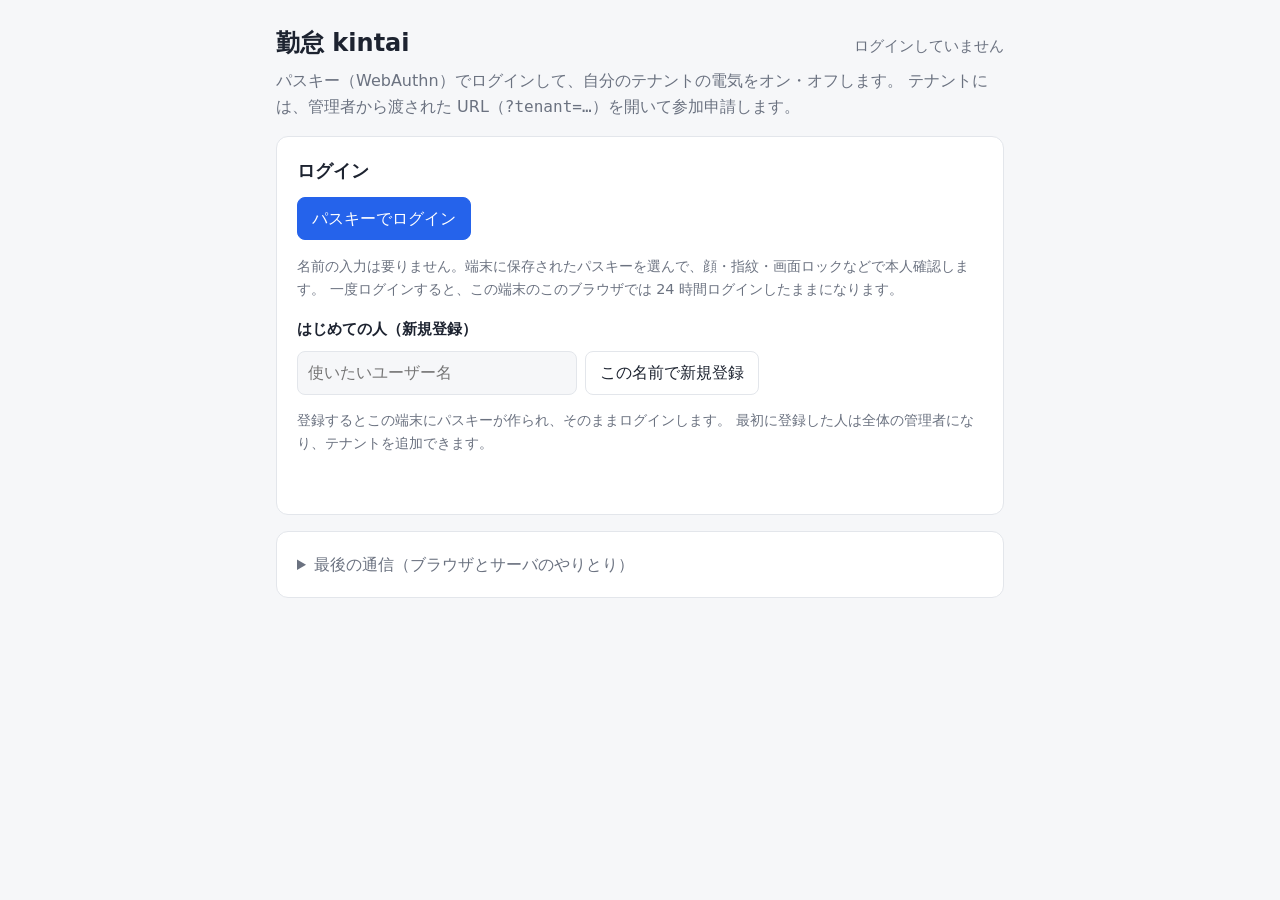
==== cpp/html/index.html @ 3fcc171f "QR で打刻する勤怠の MVP（junban_cpp が土台、Python と C++ の両方） - API /api/kintai/v0/: status, punch, month, reques" ====
<!DOCTYPE html>
<html lang="ja">
<head>
<meta charset="utf-8">
<meta name="viewport" content="width=device-width, initial-scale=1">
<title>勤怠 kintai（ログイン）</title>
<style>
  :root {
    --bg: #f6f7f9; --card: #ffffff; --fg: #1d2330; --muted: #6b7280; --line: #e3e6eb;
    --accent: #2563eb; --accent-fg: #ffffff; --danger: #dc2626; --ok: #15803d;
    --bulb-off: #cbd2dc; --glow: #facc15; --code: #f1f3f6;
  }
  @media (prefers-color-scheme: dark) {
    :root {
      --bg: #12151b; --card: #1b2028; --fg: #e6e9ef; --muted: #9aa3b2; --line: #2c333e;
      --accent: #5b8cff; --accent-fg: #0b1020; --danger: #f87171; --ok: #4ade80;
      --bulb-off: #3a4250; --glow: #fde047; --code: #232a35;
    }
  }
  * { box-sizing: border-box; }
  body {
    margin: 0; background: var(--bg); color: var(--fg);
    font-family: system-ui, -apple-system, "Segoe UI", "Hiragino Sans", "Noto Sans JP", sans-serif;
    line-height: 1.6;
  }
  main { max-width: 760px; margin: 0 auto; padding: 24px 16px 64px; }
  header { display: flex; justify-content: space-between; align-items: baseline; gap: 12px; flex-wrap: wrap; }
  h1 { font-size: 1.5rem; margin: 0; }
  h1 a { color: inherit; text-decoration: none; }
  h2 { font-size: 1.1rem; margin: 0 0 12px; }
  h3 { font-size: .95rem; margin: 16px 0 4px; font-weight: 600; }
  .who { color: var(--muted); font-size: .95rem; }
  .who b { color: var(--fg); }
  .card { background: var(--card); border: 1px solid var(--line); border-radius: 12px; padding: 20px; margin-top: 16px; }
  .card.pending { border-color: var(--glow); }
  .lead { color: var(--muted); margin: 6px 0 0; }
  button {
    font: inherit; border: 1px solid var(--line); background: var(--card); color: var(--fg);
    padding: 8px 14px; border-radius: 8px; cursor: pointer;
  }
  button.primary { background: var(--accent); border-color: var(--accent); color: var(--accent-fg); }
  button.danger { color: var(--danger); }
  button:disabled { opacity: .45; cursor: not-allowed; }
  input[type=text] {
    font: inherit; padding: 8px 10px; border-radius: 8px; border: 1px solid var(--line);
    background: var(--bg); color: var(--fg); width: 100%; max-width: 280px;
  }
  .row { display: flex; gap: 8px; flex-wrap: wrap; align-items: center; margin-top: 10px; }
  .msg { min-height: 1.6em; margin-top: 10px; font-size: .95rem; }
  .msg.err { color: var(--danger); }
  .msg.ok { color: var(--ok); }
  a { color: var(--accent); }

  /* 電気 */
  .light { display: flex; align-items: center; gap: 24px; flex-wrap: wrap; }
  .bulb {
    width: 96px; height: 96px; border-radius: 50%; background: var(--bulb-off);
    transition: background .3s, box-shadow .3s; flex: none;
  }
  .bulb.on { background: var(--glow); box-shadow: 0 0 40px 12px color-mix(in srgb, var(--glow) 55%, transparent); }
  .state { font-size: 1.3rem; font-weight: 700; }
  .toggle {
    position: relative; width: 72px; height: 40px; border-radius: 20px; padding: 0;
    background: var(--bulb-off); border: none;
  }
  .toggle::after {
    content: ""; position: absolute; top: 4px; left: 4px; width: 32px; height: 32px;
    border-radius: 50%; background: #fff; transition: left .2s;
  }
  .toggle.on { background: var(--accent); }
  .toggle.on::after { left: 36px; }

  /* 一覧 */
  .item { display: flex; justify-content: space-between; align-items: center; gap: 8px;
          flex-wrap: wrap; padding: 8px 0; border-top: 1px solid var(--line); }
  .item:first-child { border-top: none; }
  .item .meta { font-size: .85rem; color: var(--muted); word-break: break-all; }
  .item .row { margin-top: 0; }
  .badge { display: inline-block; font-size: .75rem; padding: 1px 8px; border-radius: 999px;
           margin-left: 6px; border: 1px solid var(--line); color: var(--muted); }
  .badge.pending { border-color: var(--glow); color: var(--fg); }
  .badge.me { border-color: var(--accent); color: var(--accent); }
  .badge.admin { border-color: var(--ok); color: var(--ok); }
  .dot { display: inline-block; width: 10px; height: 10px; border-radius: 50%;
         background: var(--bulb-off); margin-right: 6px; vertical-align: middle; }
  .dot.on { background: var(--glow); }

  table { width: 100%; border-collapse: collapse; font-size: .85rem; }
  th, td { text-align: left; padding: 6px 8px; border-top: 1px solid var(--line); vertical-align: top; }
  th { color: var(--muted); font-weight: 600; white-space: nowrap; width: 9.5em; }
  td code { word-break: break-all; }
  .key { border: 1px solid var(--line); border-radius: 10px; padding: 10px 12px; margin-top: 12px; overflow-x: auto; }
  .key-head { display: flex; justify-content: space-between; align-items: center; gap: 8px; }
  code, pre { font-family: ui-monospace, "Cascadia Mono", Consolas, monospace; }
  pre {
    background: var(--code); padding: 12px; border-radius: 8px; overflow: auto;
    font-size: .8rem; max-height: 360px; margin: 8px 0 0;
  }
  details summary { cursor: pointer; color: var(--muted); }
  .note { font-size: .9rem; color: var(--muted); }
  .hidden { display: none !important; }
  .qr-box { display: flex; gap: 16px; align-items: center; flex-wrap: wrap;
            padding: 8px 0 12px; }
  .qr-box svg { flex: none; border-radius: 8px; }
  .qr-box .meta { font-size: .85rem; color: var(--muted); word-break: break-all; max-width: 420px; }
</style>
</head>
<body>
<main>
  <header>
    <h1><a href="index.html">勤怠 kintai</a></h1>
    <div class="who" id="who">ログインしていません</div>
  </header>
  <p class="lead">
    パスキー（WebAuthn）でログインして、自分のテナントの電気をオン・オフします。
    テナントには、管理者から渡された URL（<code>?tenant=…</code>）を開いて参加申請します。
  </p>

  <!-- URL でテナントを指定したとき -->
  <section class="card hidden" id="tenantCard">
    <h2 id="tenantName">テナント</h2>
    <div id="tenantBody"></div>
    <div class="msg" id="msgTenant"></div>
  </section>

  <section class="card hidden" id="tenantMembersCard">
    <h2>テナントのメンバー</h2>
    <p class="note">
      このテナントの管理者は、参加申請を「管理者」か「一般」として承認したり、却下・外したりできます。
    </p>
    <div id="tenantMembers"></div>
    <div class="msg" id="msgMembers"></div>
    <div class="hidden" id="tenantInviteBox">
      <h3 class="note">メンバーを招待</h3>
      <p class="note">この QR コードか URL を渡してください。開いた人がログインして参加申請すると、ここに出てきます。</p>
      <div id="tenantInvite"></div>
    </div>
  </section>

  <section class="card" id="loggedOut">
    <h2>ログイン</h2>
    <div class="row">
      <button class="primary" id="btnLogin">パスキーでログイン</button>
    </div>
    <p class="note">名前の入力は要りません。端末に保存されたパスキーを選んで、顔・指紋・画面ロックなどで本人確認します。
      一度ログインすると、この端末のこのブラウザでは 24 時間ログインしたままになります。</p>
    <h3>はじめての人（新規登録）</h3>
    <div class="row">
      <input type="text" id="user" placeholder="使いたいユーザー名" autocomplete="username" maxlength="64">
      <button id="btnSignup">この名前で新規登録</button>
    </div>
    <p class="note">登録するとこの端末にパスキーが作られ、そのままログインします。
      最初に登録した人は全体の管理者になり、テナントを追加できます。</p>
    <div class="msg" id="msgOut"></div>
  </section>

  <section class="card hidden" id="tenantsCard">
    <h2 id="tenantsTitle">あなたのテナント</h2>
    <div id="tenants"></div>
    <div class="hidden" id="addTenant">
      <div class="row">
        <input type="text" id="tenantNew" placeholder="テナント名" maxlength="64">
        <button id="btnAddTenant">テナントを追加</button>
      </div>
      <p class="note">追加すると URL ができます。その URL をテナントの人に渡してください。
        最初に参加申請した人が、そのテナントの管理者になります。</p>
    </div>
    <div class="msg" id="msgTenants"></div>
  </section>

  <!-- 一般のアカウント: 全体の管理者に申請する -->
  <section class="card hidden" id="adminRequestCard">
    <h2>全体の管理者</h2>
    <div id="adminRequestBody"></div>
    <div class="msg" id="msgAdminRequest"></div>
  </section>

  <!-- 全体の管理者: 申請の承認、管理者の一覧、アカウントの削除 -->
  <section class="card hidden" id="accountsCard">
    <h2>全体の管理者の仕事</h2>
    <p class="note">全体の管理者は、テナントの追加・削除、全体の管理者への申請の承認、アカウントの削除ができます。</p>
    <h3 class="note">全体の管理者への申請</h3>
    <div id="adminRequests"></div>
    <h3 class="note">いまの全体の管理者</h3>
    <div id="admins"></div>
    <h3 class="note">アカウントを探して削除</h3>
    <div class="row">
      <input type="text" id="accountSearch" placeholder="ユーザー名（一部でも可）" maxlength="64">
    </div>
    <div id="accounts"></div>
    <div class="msg" id="msgAccounts"></div>
  </section>

  <section class="card hidden" id="loggedIn">
    <h2>サーバが保存しているもの</h2>
    <p class="note">
      パスキー 1 つにつき、公開鍵とその付帯情報だけを保存しています。
      顔や指紋のデータ、秘密鍵、パスワードは端末から出てこないので、ここにはありません。
    </p>
    <div id="keys"></div>
    <div class="row">
      <button id="btnAdd">この端末のパスキーを追加</button>
      <button id="btnLogout">ログアウト</button>
    </div>
    <div class="msg" id="msgIn"></div>
  </section>

  <section class="card">
    <details>
      <summary>最後の通信（ブラウザとサーバのやりとり）</summary>
      <pre id="log">まだありません</pre>
    </details>
  </section>
</main>

<script src="qr.js"></script>
<script>
"use strict";

const TOKEN_KEY = "access_token";
let token = "";
// localStorage に置く（タブを閉じたり QR コードから開き直してもログインしたまま。サーバ側のセッションは 24 時間）
try { token = localStorage.getItem(TOKEN_KEY) || ""; } catch (e) {}

// ?tenant=<guid> で開いたときのテナント
const TENANT = new URLSearchParams(location.search).get("tenant") || "";

const $ = (id) => document.getElementById(id);
const ROLE_LABEL = { admin: "管理者", member: "一般" };

// ---------- base64url <-> ArrayBuffer ----------
function b64uToBuf(s) {
  s = s.replace(/-/g, "+").replace(/_/g, "/");
  while (s.length % 4) s += "=";
  const bin = atob(s);
  const b = new Uint8Array(bin.length);
  for (let i = 0; i < bin.length; i++) b[i] = bin.charCodeAt(i);
  return b.buffer;
}
function bufToB64u(buf) {
  const b = new Uint8Array(buf);
  let s = "";
  for (let i = 0; i < b.length; i++) s += String.fromCharCode(b[i]);
  return btoa(s).replace(/\+/g, "-").replace(/\//g, "_").replace(/=+$/, "");
}

// サーバの options（JSON）を navigator.credentials に渡せる形にする
function toCreateOptions(pk) {
  if (window.PublicKeyCredential && PublicKeyCredential.parseCreationOptionsFromJSON) {
    return PublicKeyCredential.parseCreationOptionsFromJSON(pk);
  }
  const o = structuredClone(pk);
  o.challenge = b64uToBuf(pk.challenge);
  o.user.id = b64uToBuf(pk.user.id);
  o.excludeCredentials = (pk.excludeCredentials || []).map(c => ({ ...c, id: b64uToBuf(c.id) }));
  return o;
}
function toGetOptions(pk) {
  if (window.PublicKeyCredential && PublicKeyCredential.parseRequestOptionsFromJSON) {
    return PublicKeyCredential.parseRequestOptionsFromJSON(pk);
  }
  const o = structuredClone(pk);
  o.challenge = b64uToBuf(pk.challenge);
  o.allowCredentials = (pk.allowCredentials || []).map(c => ({ ...c, id: b64uToBuf(c.id) }));
  return o;
}

// 認証器の応答をサーバに送る JSON（PublicKeyCredential.toJSON() と同じ形）にする
function credToJSON(cred) {
  const r = cred.response;
  const out = {
    id: cred.id,
    rawId: bufToB64u(cred.rawId),
    type: cred.type,
    authenticatorAttachment: cred.authenticatorAttachment || null,
    clientExtensionResults: cred.getClientExtensionResults ? cred.getClientExtensionResults() : {},
    response: { clientDataJSON: bufToB64u(r.clientDataJSON) },
  };
  if (r.attestationObject) {
    out.response.attestationObject = bufToB64u(r.attestationObject);
    out.response.transports = r.getTransports ? r.getTransports() : [];
  } else {
    out.response.authenticatorData = bufToB64u(r.authenticatorData);
    out.response.signature = bufToB64u(r.signature);
    out.response.userHandle = r.userHandle ? bufToB64u(r.userHandle) : null;
  }
  return out;
}

// ---------- API ----------
const logLines = [];
function log(title, obj) {
  logLines.push("// " + title + "\n" + JSON.stringify(obj, null, 2));
  while (logLines.length > 4) logLines.shift();
  $("log").textContent = logLines.join("\n\n");
}

// quiet: 定期確認のときは通信ログに出さない
async function api(path, body, quiet) {
  const h = { "Content-Type": "application/json" };
  if (token) h.Authorization = "Bearer " + token;
  const res = await fetch(path, { method: "POST", headers: h, body: JSON.stringify(body || {}) });
  const j = await res.json();
  if (!quiet) {
    log("→ " + path, body || {});
    log("← " + path, j);
  }
  return j;
}

function setToken(t) {
  token = t || "";
  try {
    if (token) localStorage.setItem(TOKEN_KEY, token);
    else localStorage.removeItem(TOKEN_KEY);
  } catch (e) {}
}

function showMsg(id, text, kind) {
  const el = $(id);
  el.textContent = text || "";
  el.className = "msg" + (kind ? " " + kind : "");
}

function el(tag, attrs, ...children) {
  const e = document.createElement(tag);
  for (const [k, v] of Object.entries(attrs || {})) {
    if (k === "class") e.className = v;
    else if (k === "onclick") e.onclick = v;
    else if (k === "text") e.textContent = v;
    else e.setAttribute(k, v);
  }
  for (const c of children) if (c != null) e.append(c);
  return e;
}

function badge(text, cls) {
  return el("span", { class: "badge" + (cls ? " " + cls : ""), text });
}

function utcToLocal(s) {
  if (!s) return "";
  const d = new Date(s.replace(" ", "T") + "Z");
  return isNaN(d) ? s : d.toLocaleString();
}

function tenantUrl(guid) {
  return location.origin + location.pathname + "?tenant=" + guid;
}

// WebAuthn のエラーを人が読める文に
function webauthnError(e) {
  if (!e) return "失敗しました";
  if (e.name === "NotAllowedError") return "キャンセルされたか、時間切れになりました";
  if (e.name === "InvalidStateError") return "このパスキーはもう登録されています";
  if (e.name === "SecurityError") return "このページのドメインではパスキーを使えません（https か localhost が必要です）";
  return e.message || String(e);
}

function supported() {
  return window.isSecureContext && window.PublicKeyCredential && navigator.credentials;
}

// ---------- 登録 / ログイン ----------
async function register(mode) {
  const msgId = mode === "add" ? "msgIn" : "msgOut";
  if (!supported()) return showMsg(msgId, "このブラウザ（またはこの URL）ではパスキーを使えません", "err");
  const body = mode === "add" ? {} : { user: $("user").value.trim() };
  if (mode !== "add") setToken("");
  const o = await api("/api/passkey/v0/register_options", body);
  if (o.status !== "success") return showMsg(msgId, "登録できません: " + o.message, "err");
  let cred;
  try {
    showMsg(msgId, "端末の指示に従ってください…");
    cred = await navigator.credentials.create({ publicKey: toCreateOptions(o.publicKey) });
  } catch (e) {
    return showMsg(msgId, webauthnError(e), "err");
  }
  const payload = credToJSON(cred);
  payload.name = deviceName();
  const r = await api("/api/passkey/v0/register_verify", payload);
  if (r.status !== "success") return showMsg(msgId, "サーバが受け付けませんでした: " + r.message, "err");
  if (r.access_token) setToken(r.access_token);
  showMsg("msgOut", "");
  await refreshAll();
  showMsg("msgIn", mode === "add" ? "パスキーを追加しました"
    : r.role === "admin" ? "登録してログインしました（最初のメンバーなので全体の管理者です）"
    : "登録してログインしました", "ok");
}

async function login() {
  if (!supported()) return showMsg("msgOut", "このブラウザ（またはこの URL）ではパスキーを使えません", "err");
  // 名前は聞かない。allowCredentials を空にして、端末に保存されたパスキーから選んでもらう
  setToken("");
  const o = await api("/api/passkey/v0/login_options", {});
  if (o.status !== "success") return showMsg("msgOut", "ログインできません: " + o.message, "err");
  let cred;
  try {
    showMsg("msgOut", "端末の指示に従ってください…");
    cred = await navigator.credentials.get({ publicKey: toGetOptions(o.publicKey) });
  } catch (e) {
    return showMsg("msgOut", webauthnError(e), "err");
  }
  const r = await api("/api/passkey/v0/login_verify", credToJSON(cred));
  if (r.status !== "success") return showMsg("msgOut", "ログインできませんでした: " + r.message, "err");
  setToken(r.access_token);
  showMsg("msgOut", "");
  await refreshAll();
  showMsg("msgIn", "ログインしました", "ok");
}

function deviceName() {
  const ua = navigator.userAgent;
  if (/iPhone/.test(ua)) return "iPhone";
  if (/iPad/.test(ua)) return "iPad";
  if (/Android/.test(ua)) return "Android";
  if (/Windows/.test(ua)) return "Windows";
  if (/Mac OS X/.test(ua)) return "Mac";
  if (/Linux/.test(ua)) return "Linux";
  return "passkey";
}

async function logout() {
  await api("/api/passkey/v0/logout", {});
  setToken("");
  await refreshAll();
}

// ---------- 画面の更新 ----------
let me = "";
let myRole = null;
let myAdminRequested = false;

async function refreshMe(quiet) {
  me = "";
  myRole = null;
  myAdminRequested = false;
  if (token) {
    const r = await api("/api/passkey/v0/me", {}, quiet);
    if (r.status === "success") {
      me = r.user;
      myRole = r.role;
      myAdminRequested = r.admin_requested;
    } else {
      setToken("");
    }
  }
  $("loggedOut").classList.toggle("hidden", !!me);
  $("loggedIn").classList.toggle("hidden", !me);
  $("tenantsCard").classList.toggle("hidden", !me);
  $("accountsCard").classList.toggle("hidden", myRole !== "admin");
  $("adminRequestCard").classList.toggle("hidden", !me || myRole === "admin");
  renderAdminRequestCard();
  $("addTenant").classList.toggle("hidden", myRole !== "admin");
  $("tenantsTitle").textContent = myRole === "admin" ? "テナント（全体の管理者には全部見えます）" : "あなたのテナント";
  $("who").innerHTML = "";
  if (me) {
    $("who").append(el("b", { text: me }), myRole === "admin" ? "（全体の管理者）でログイン中" : " でログイン中");
  } else {
    $("who").textContent = "ログインしていません";
  }
}

// 内容が変わったときだけ描き直す（定期確認でボタンがちらつかないように）
function render(box, key, build) {
  if (box.dataset.key === key) return;
  box.dataset.key = key;
  box.innerHTML = "";
  build();
}

async function refreshAll(quiet) {
  await refreshMe(quiet);
  const jobs = [refreshTenant(quiet)];
  if (me) jobs.push(refreshTenants(quiet), refreshKeys(quiet));
  if (myRole === "admin") jobs.push(refreshAccounts(quiet));
  await Promise.all(jobs);
}

// ---------- URL で開いたテナント ----------
let current = null;     // /api/tenant/v0/get の tenant

async function refreshTenant(quiet) {
  $("tenantCard").classList.toggle("hidden", !TENANT);
  if (!TENANT) {
    $("tenantMembersCard").classList.add("hidden");
    return;
  }
  const r = await api("/api/tenant/v0/get", { tenant: TENANT }, quiet);
  const body = $("tenantBody");
  if (r.status !== "success") {
    current = null;
    $("tenantName").textContent = "テナント";
    render(body, "error:" + r.message, () => body.append(el("p", { class: "msg err",
      text: r.message === "unknown tenant" ? "このテナントは見つかりません（削除されたか、URL が違います）"
        : "読み込めません: " + r.message })));
    $("tenantMembersCard").classList.add("hidden");
    return;
  }
  current = r.tenant;
  const t = current;
  $("tenantName").textContent = t.name;
  render(body, JSON.stringify([me, t]), () => {
    if (!me) {
      body.append(el("p", { class: "note", text: "ログイン（はじめての人は新規登録）すると、このテナントに参加申請できます。" }));
      return;
    }
    if (!t.my_status) {
      body.append(
        el("p", { class: "note", text: "このテナントのメンバーではありません。参加申請すると、テナントの管理者が承認します。" +
          "（管理者がまだいないテナントなら、申請した人がそのまま管理者になります）" }),
        el("div", { class: "row" }, el("button", { class: "primary", id: "btnJoin", text: "このテナントに参加申請", onclick: joinTenant })));
      return;
    }
    if (t.my_status === "pending") {
      $("tenantCard").classList.add("pending");
      body.append(
        el("p", { text: "承認待ちです。テナントの管理者が承認すると、このページを開いたままで電気を使えるようになります。" }),
        el("div", { class: "row" }, el("button", { text: "申請を取り下げる", onclick: leaveTenant })));
      return;
    }
    $("tenantCard").classList.remove("pending");
    // 店（テナント）のメンバーは勤怠の画面へ。管理者には扉に貼る打刻の QR も出す
    const q = "?tenant=" + encodeURIComponent(t.tenant);
    body.append(
      el("div", { class: "row" },
        el("a", { href: "clock.html" + q, text: "打刻する", style: "font-weight:700;font-size:1.1rem" }),
        el("a", { href: "month.html" + q, text: "勤務時間" }),
        el("a", { href: "requests.html" + q, text: "修正リクエスト" })),
      el("p", { class: "note", text: "あなたはこのお店の" + ROLE_LABEL[t.my_role] + " ・ メンバー " + t.member_count + " 人" }));
    if (t.my_role === "admin") {
      const clockUrl = new URL("clock.html" + q, location.href).href;
      body.append(el("h3", { text: "扉に貼る打刻の QR コード" }), qrPanel(clockUrl),
        el("p", { class: "note", text: "店員はこれを読んで出勤・退勤を押します（はじめての人は、先にこの画面で登録と参加申請を）。" }));
    }
    body.append(el("div", { class: "row" }, el("button", { text: "このテナントを抜ける", onclick: leaveTenant })));
  });
  $("tenantCard").classList.toggle("pending", !!me && t.my_status === "pending");
  const isMember = t.my_status === "approved";
  $("tenantMembersCard").classList.toggle("hidden", !isMember);
  if (isMember) await refreshTenantMembers(quiet);
}

async function refreshTenantMembers(quiet) {
  const r = await api("/api/tenant/v0/members", { tenant: TENANT }, quiet);
  const box = $("tenantMembers");
  if (r.status !== "success") return;
  const isAdmin = r.me.role === "admin";
  // 招待用の QR（テナントの管理者だけ）
  $("tenantInviteBox").classList.toggle("hidden", !isAdmin);
  const inv = $("tenantInvite");
  render(inv, isAdmin ? TENANT : "", () => {
    if (isAdmin) inv.append(qrPanel(tenantUrl(TENANT), () => copyUrl({ tenant: TENANT, name: current ? current.name : "" })));
  });
  render(box, JSON.stringify([isAdmin, r.member_list]), () => {
    // 承認待ちを上に
    const list = r.member_list.slice().sort((a, b) =>
      (a.status === "pending" ? 0 : 1) - (b.status === "pending" ? 0 : 1));
    for (const m of list) {
      const left = el("div", {}, el("b", { text: m.user }),
        m.user === me ? badge("自分", "me") : null,
        m.status === "pending" ? badge("承認待ち", "pending") : badge(ROLE_LABEL[m.role], m.role === "admin" ? "admin" : ""),
        el("div", { class: "meta", text: "申請 " + utcToLocal(m.created_at) + (m.approved_by && m.approved_by !== m.user
          ? " ・ " + m.approved_by + " が承認" : "") }));
      const btns = el("div", { class: "row" });
      if (isAdmin && m.status === "pending") {
        btns.append(
          el("button", { class: "primary", "data-role": "member", text: "一般として承認", onclick: () => approveMember(m.user, "member") }),
          el("button", { "data-role": "admin", text: "管理者として承認", onclick: () => approveMember(m.user, "admin") }));
      }
      if (isAdmin && m.user !== me) {
        btns.append(el("button", { class: "danger", text: m.status === "pending" ? "却下" : "外す",
          onclick: () => removeMember(m) }));
      }
      box.append(el("div", { class: "item" }, left, btns));
    }
  });
}

async function joinTenant() {
  const r = await api("/api/tenant/v0/join", { tenant: TENANT });
  if (r.status !== "success") return showMsg("msgTenant", "申請できません: " + r.message, "err");
  showMsg("msgTenant", r.member.status === "approved"
    ? "参加しました（最初の 1 人なので、このテナントの管理者です）" : "参加申請しました。承認を待っています", "ok");
  await refreshAll();
}

async function leaveTenant() {
  const pending = current && current.my_status === "pending";
  if (!confirm(pending ? "参加申請を取り下げますか？" : "このテナントを抜けますか？")) return;
  const r = await api("/api/tenant/v0/leave", { tenant: TENANT });
  if (r.message === "last admin cannot leave") {
    return showMsg("msgTenant", "このテナントの管理者があなた 1 人なので抜けられません。先に誰かを管理者として承認してください", "err");
  }
  if (r.status !== "success") return showMsg("msgTenant", "抜けられません: " + r.message, "err");
  showMsg("msgTenant", pending ? "申請を取り下げました" : "テナントを抜けました", "ok");
  await refreshAll();
}

async function toggleLight() {
  if (!current) return;
  $("toggle").disabled = true;
  const r = await api("/api/tenant/v0/switch_set", { tenant: TENANT, on: !current.on });
  if (r.status !== "success") showMsg("msgTenant", "切り替えられません: " + r.message, "err");
  await refreshAll();
}

async function approveMember(user, role) {
  const r = await api("/api/tenant/v0/approve", { tenant: TENANT, user, role });
  if (r.status !== "success") return showMsg("msgMembers", "承認できません: " + r.message, "err");
  showMsg("msgMembers", user + " を" + ROLE_LABEL[role] + "として承認しました", "ok");
  await refreshAll();
}

async function removeMember(m) {
  const what = m.status === "pending" ? "の申請を却下" : "をこのテナントから外";
  if (!confirm("「" + m.user + "」" + what + "しますか？")) return;
  const r = await api("/api/tenant/v0/remove", { tenant: TENANT, user: m.user });
  if (r.status !== "success") return showMsg("msgMembers", "できません: " + r.message, "err");
  showMsg("msgMembers", m.user + (m.status === "pending" ? " の申請を却下しました" : " を外しました"), "ok");
  await refreshAll();
}

// ---------- テナントの一覧（全体の管理者は追加・削除も） ----------
// テナントの URL の QR コードと URL を並べた部品。QR は qr.wasm で作る（qr.js）
function qrPanel(url, onCopy) {
  const box = el("div", { class: "qr-box" });
  const info = el("div", { class: "meta" }, el("div", { text: url }));
  if (onCopy) info.append(el("div", { class: "row" }, el("button", { text: "URL をコピー", onclick: onCopy })));
  box.append(info);
  QR.svg(url, { size: 180 }).then((svg) => box.prepend(svg))
    .catch((e) => info.prepend(el("div", { class: "msg err", text: "QR コードを作れません: " + e.message })));
  return box;
}

// QR を開いているテナント（一覧を描き直しても開いたままにする）
const openQr = new Set();

async function refreshTenants(quiet) {
  const r = await api("/api/tenant/v0/list", {}, quiet);
  const box = $("tenants");
  if (r.status !== "success") return;
  render(box, JSON.stringify([myRole, r.tenant_list, [...openQr]]), () => {
    if (r.tenant_list.length === 0) {
      box.append(el("p", { class: "note", text: myRole === "admin" ? "テナントはまだありません。"
        : "まだどのテナントにも参加していません。テナントの管理者から URL をもらって開いてください。" }));
    }
    for (const t of r.tenant_list) {
      const left = el("div", {},
        t.my_status === "approved" ? el("span", { class: "dot" + (t.on ? " on" : "") }) : null,
        el("a", { href: "?tenant=" + t.tenant, text: t.name }),
        t.my_status === "pending" ? badge("承認待ち", "pending")
          : t.my_role ? badge(ROLE_LABEL[t.my_role], t.my_role === "admin" ? "admin" : "") : null,
        el("div", { class: "meta", text: "メンバー " + t.member_count + " 人" +
          (myRole === "admin" ? " ・ " + tenantUrl(t.tenant) : "") }));
      const btns = el("div", { class: "row" });
      if (myRole === "admin") {
        const open = openQr.has(t.tenant);
        btns.append(
          el("button", { class: "qr-toggle", text: open ? "QR を閉じる" : "QR コード", onclick: () => toggleQr(t) }),
          el("button", { text: "URL をコピー", onclick: () => copyUrl(t) }),
          el("button", { class: "danger", text: "削除", onclick: () => deleteTenant(t) }));
      }
      box.append(el("div", { class: "item" }, left, btns));
      if (myRole === "admin" && openQr.has(t.tenant)) box.append(qrPanel(tenantUrl(t.tenant)));
    }
  });
}

function toggleQr(t) {
  if (openQr.has(t.tenant)) openQr.delete(t.tenant);
  else openQr.add(t.tenant);
  refreshTenants(true);
}

async function copyUrl(t) {
  try {
    await navigator.clipboard.writeText(tenantUrl(t.tenant));
    showMsg("msgTenants", t.name + " の URL をコピーしました", "ok");
  } catch (e) {
    showMsg("msgTenants", tenantUrl(t.tenant), "");
  }
}

async function addTenant() {
  const name = $("tenantNew").value.trim();
  const r = await api("/api/tenant/v0/add", { name });
  if (r.status !== "success") return showMsg("msgTenants", "追加できません: " + r.message, "err");
  $("tenantNew").value = "";
  openQr.add(r.tenant.tenant);        // 追加したテナントは QR を開いておく
  showMsg("msgTenants", r.tenant.name + " を追加しました。URL: " + tenantUrl(r.tenant.tenant), "ok");
  await refreshAll();
}

async function deleteTenant(t) {
  if (!confirm("テナント「" + t.name + "」を削除しますか？（メンバーと電気の状態も消えます）")) return;
  const r = await api("/api/tenant/v0/delete", { tenant: t.tenant });
  if (r.status !== "success") return showMsg("msgTenants", "削除できません: " + r.message, "err");
  showMsg("msgTenants", t.name + " を削除しました", "ok");
  await refreshAll();
}

// ---------- 全体の管理者への申請（一般のアカウント） ----------
function renderAdminRequestCard() {
  const box = $("adminRequestBody");
  render(box, JSON.stringify([me, myRole, myAdminRequested]), () => {
    if (!me || myRole === "admin") return;
    if (myAdminRequested) {
      box.append(
        el("p", { text: "全体の管理者に申請中です。全体の管理者が承認すると、このページを開いたままでテナントの追加などができるようになります。" }),
        el("div", { class: "row" }, el("button", { text: "申請を取り下げる", onclick: cancelAdminRequest })));
    } else {
      box.append(
        el("p", { class: "note", text: "全体の管理者になると、テナントの追加・削除などができます。申請すると、いまの全体の管理者が承認します。" }),
        el("div", { class: "row" }, el("button", { id: "btnAdminRequest", text: "全体の管理者に申請", onclick: requestAdmin })));
    }
  });
}

async function requestAdmin() {
  const r = await api("/api/account/v0/admin_request", {});
  if (r.status !== "success") return showMsg("msgAdminRequest", "申請できません: " + r.message, "err");
  showMsg("msgAdminRequest", "全体の管理者に申請しました", "ok");
  await refreshAll();
}

async function cancelAdminRequest() {
  const r = await api("/api/account/v0/admin_request_cancel", {});
  if (r.status !== "success") return showMsg("msgAdminRequest", "取り下げられません: " + r.message, "err");
  showMsg("msgAdminRequest", "申請を取り下げました", "ok");
  await refreshAll();
}

// ---------- 全体の管理者の仕事 ----------
let accountList = [];

async function refreshAccounts(quiet) {
  const [q, a] = await Promise.all([
    api("/api/account/v0/admin_requests", {}, quiet),
    api("/api/account/v0/list", {}, quiet),
  ]);
  if (q.status === "success") {
    const box = $("adminRequests");
    render(box, JSON.stringify(q.request_list), () => {
      if (q.request_list.length === 0) box.append(el("p", { class: "note", text: "申請はありません。" }));
      for (const x of q.request_list) {
        box.append(el("div", { class: "item" },
          el("div", {}, el("b", { text: x.user }), badge("申請中", "pending"),
            el("div", { class: "meta", text: "申請 " + utcToLocal(x.created_at) + " ・ パスキー " + x.passkey_count + " 個" })),
          el("div", { class: "row" },
            el("button", { class: "primary", text: "承認", onclick: () => approveAdmin(x.user) }),
            el("button", { class: "danger", text: "却下", onclick: () => rejectAdmin(x.user) }))));
      }
    });
  }
  if (a.status === "success") {
    accountList = a.account_list;
    const admins = accountList.filter(x => x.role === "admin");
    const box = $("admins");
    render(box, JSON.stringify([me, admins]), () => {
      for (const x of admins) {
        box.append(el("div", { class: "item" },
          el("div", {}, el("b", { text: x.user }), x.user === me ? badge("自分", "me") : null,
            el("div", { class: "meta", text: x.approved_by && x.approved_by !== x.user
              ? x.approved_by + " が承認（" + utcToLocal(x.approved_at) + "）" : "最初の管理者" })),
          el("div", { class: "row" },
            el("button", { text: x.user === me ? "自分を一般に戻す" : "一般に戻す", onclick: () => demote(x.user) }))));
      }
    });
    renderAccountSearch();
  }
}

// 名前で絞り込んだアカウントだけを出す（何百人いても一覧から探さなくてよいように）
function renderAccountSearch() {
  const box = $("accounts");
  const q = $("accountSearch").value.trim().toLowerCase();
  const hits = q ? accountList.filter(x => x.user.toLowerCase().includes(q)) : [];
  render(box, JSON.stringify([me, q, hits]), () => {
    if (!q) return;
    if (hits.length === 0) box.append(el("p", { class: "note", text: "見つかりません。" }));
    for (const x of hits.slice(0, 20)) {
      const btns = el("div", { class: "row" });
      if (x.user !== me) btns.append(el("button", { class: "danger", text: "削除", onclick: () => deleteAccount(x) }));
      box.append(el("div", { class: "item" },
        el("div", {}, el("b", { text: x.user }), x.user === me ? badge("自分", "me") : null,
          x.role === "admin" ? badge("全体の管理者", "admin") : null,
          el("div", { class: "meta", text: "登録 " + utcToLocal(x.created_at) + " ・ パスキー " + x.passkey_count + " 個" })),
        btns));
    }
    if (hits.length > 20) box.append(el("p", { class: "note", text: "ほか " + (hits.length - 20) + " 件。もう少し絞り込んでください。" }));
  });
}

async function approveAdmin(user) {
  const r = await api("/api/account/v0/admin_approve", { user });
  if (r.status !== "success") return showMsg("msgAccounts", "承認できません: " + r.message, "err");
  showMsg("msgAccounts", user + " を全体の管理者にしました", "ok");
  await refreshAll();
}

async function rejectAdmin(user) {
  const r = await api("/api/account/v0/admin_reject", { user });
  if (r.status !== "success") return showMsg("msgAccounts", "却下できません: " + r.message, "err");
  showMsg("msgAccounts", user + " の申請を却下しました", "ok");
  await refreshAll();
}

async function demote(user) {
  if (user === me && !confirm("自分を一般に戻しますか？（テナントの追加などができなくなります）")) return;
  const r = await api("/api/account/v0/demote", { user });
  if (r.message === "last admin cannot be demoted") {
    return showMsg("msgAccounts", "全体の管理者が 1 人もいなくなるので、一般には戻せません", "err");
  }
  if (r.status !== "success") return showMsg("msgAccounts", "変更できません: " + r.message, "err");
  showMsg("msgAccounts", user + " を一般に戻しました", "ok");
  await refreshAll();
}

async function deleteAccount(a) {
  if (!confirm("「" + a.user + "」のアカウントを削除しますか？（パスキー、ログイン中のセッション、テナントの所属も消えます）")) return;
  const r = await api("/api/account/v0/delete", { user: a.user });
  if (r.status !== "success") return showMsg("msgAccounts", "削除できません: " + r.message, "err");
  showMsg("msgAccounts", a.user + " を削除しました", "ok");
  await refreshAll();
}

// ---------- 自分のパスキー ----------
const LABELS = {
  credential_id: "credential ID",
  public_key: "公開鍵 (COSE)",
  alg: "アルゴリズム",
  user_handle: "user handle",
  sign_count: "署名カウンタ",
  transports: "transports",
  backup_eligible: "同期できる",
  backed_up: "同期済み",
  aaguid: "AAGUID",
  last_used_at: "最後に使った",
  created_at: "登録した",
};

async function refreshKeys(quiet) {
  const r = await api("/api/passkey/v0/list", {}, quiet);
  const box = $("keys");
  if (r.status !== "success") return;
  render(box, JSON.stringify(r.passkey_list), () => {
    for (const p of r.passkey_list) {
      const table = el("table");
      for (const k of Object.keys(LABELS)) {
        let v = p[k];
        if (k === "alg") v = v === -7 ? "-7 (ES256)" : v === -257 ? "-257 (RS256)" : v;
        if (k === "transports") v = v.join(", ");
        if (k === "backup_eligible" || k === "backed_up") v = v ? "はい" : "いいえ";
        if (k === "last_used_at" || k === "created_at") v = utcToLocal(v);
        table.append(el("tr", {}, el("th", { text: LABELS[k] }),
          el("td", {}, el("code", { text: v == null || v === "" ? "—" : String(v) }))));
      }
      box.append(el("div", { class: "key" },
        el("div", { class: "key-head" }, el("b", { text: p.name }),
          el("button", { class: "danger", text: "削除", onclick: () => deleteKey(p, r.passkey_list.length) })),
        table));
    }
  });
}

async function deleteKey(p, count) {
  const warn = count <= 1
    ? "最後のパスキーです。消すとこのアカウントは削除されます（テナントの所属も消えます）。消しますか？"
    : "「" + p.name + "」を消しますか？（端末側のパスキーは残るので、端末の設定からも消してください）";
  if (!confirm(warn)) return;
  const r = await api("/api/passkey/v0/delete", { credential_id: p.credential_id });
  if (r.message === "last admin cannot leave") {
    return showMsg("msgIn", "全体の管理者があなた 1 人なので退会できません。先に誰かを全体の管理者にしてください", "err");
  }
  if (r.status !== "success") return showMsg("msgIn", "削除できません: " + r.message, "err");
  // 端末側にも「このパスキーはもう無い」と伝える（対応ブラウザのみ）
  try {
    if (PublicKeyCredential.signalUnknownCredential) {
      await PublicKeyCredential.signalUnknownCredential({ rpId: location.hostname, credentialId: p.credential_id });
    }
  } catch (e) {}
  // 最後の 1 本ならサーバがアカウントごと消している（トークンも無効）
  if (r.account_deleted) setToken("");
  await refreshAll();
  showMsg(r.account_deleted ? "msgOut" : "msgIn",
    r.account_deleted ? "アカウントを削除しました" : "削除しました", "ok");
}

// ---------- 起動 ----------
$("btnSignup").onclick = () => register("signup");
$("btnLogin").onclick = login;
$("btnAdd").onclick = () => register("add");
$("btnLogout").onclick = logout;
$("btnAddTenant").onclick = addTenant;
$("user").addEventListener("keydown", (e) => { if (e.key === "Enter") register("signup"); });
$("tenantNew").addEventListener("keydown", (e) => { if (e.key === "Enter") addTenant(); });
$("accountSearch").addEventListener("input", renderAccountSearch);

if (!supported()) {
  showMsg("msgOut", window.isSecureContext
    ? "このブラウザはパスキーに対応していません"
    : "パスキーは https か localhost でしか使えません（いまの URL: " + location.origin + "）", "err");
}

refreshAll();
// 承認された・電気が切り替わった・メンバーが増えた、を拾う。
// 前の回が終わっていなければ飛ばす（サーバが遅いと回が重なって、詰まる一方になる）。
// タブが裏にある間は問い合わせない。
let polling = false;
setInterval(async () => {
  if (polling || document.hidden) return;
  polling = true;
  try { await refreshAll(true); } catch (e) {} finally { polling = false; }
}, 3000);
</script>
</body>
</html>
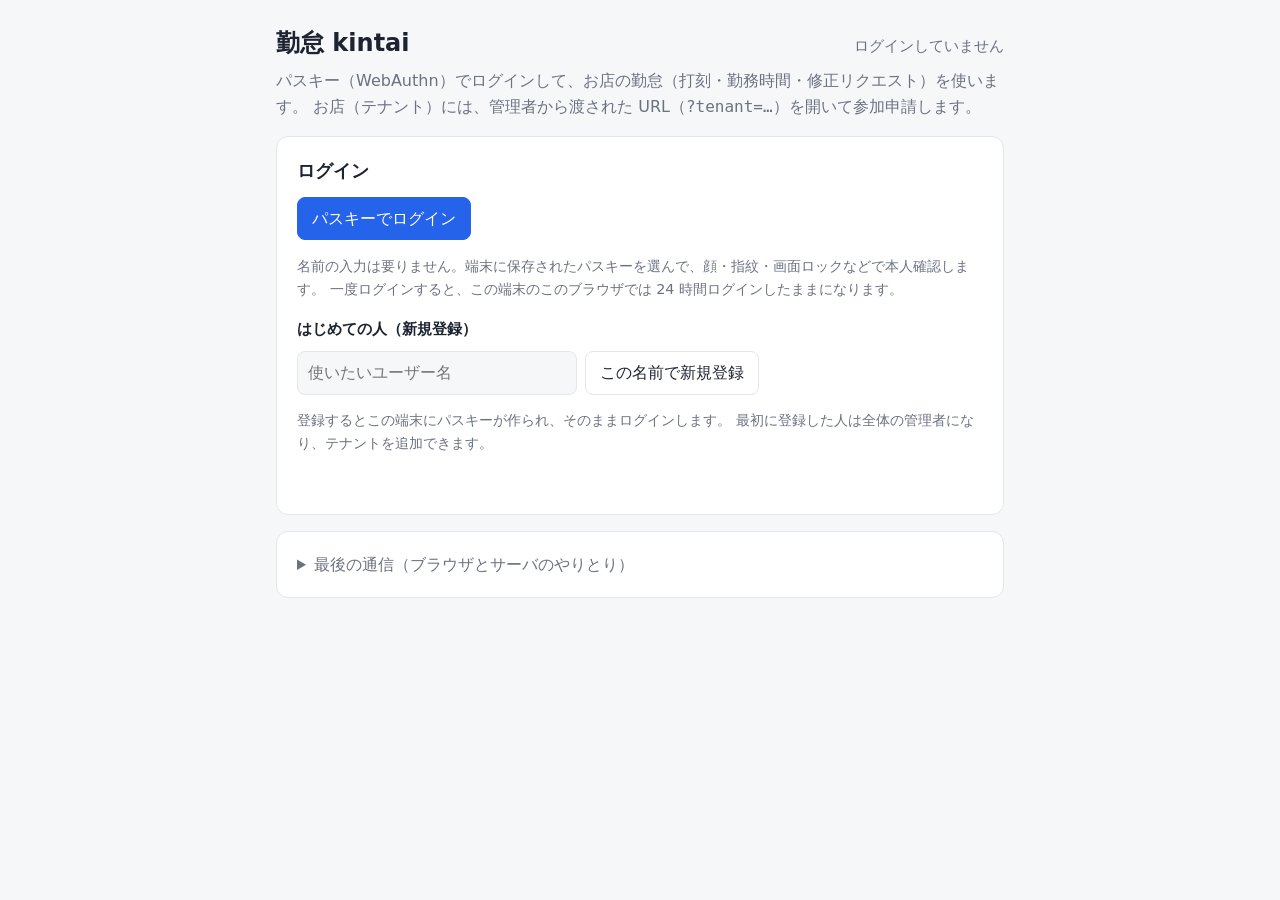
==== commit 43db3c9a: "index.html: 土台のパスキーデモに残っていた「電気」の文言と丸印を消す Co-Authored-By: Claude Opus 5.5 <noreply@anthropic.com>" ====
--- a/cpp/html/index.html
+++ b/cpp/html/index.html
@@ -51,14 +51,6 @@
   .msg.ok { color: var(--ok); }
   a { color: var(--accent); }
 
-  /* 電気 */
-  .light { display: flex; align-items: center; gap: 24px; flex-wrap: wrap; }
-  .bulb {
-    width: 96px; height: 96px; border-radius: 50%; background: var(--bulb-off);
-    transition: background .3s, box-shadow .3s; flex: none;
-  }
-  .bulb.on { background: var(--glow); box-shadow: 0 0 40px 12px color-mix(in srgb, var(--glow) 55%, transparent); }
-  .state { font-size: 1.3rem; font-weight: 700; }
   .toggle {
     position: relative; width: 72px; height: 40px; border-radius: 20px; padding: 0;
     background: var(--bulb-off); border: none;
@@ -112,8 +104,8 @@
     <div class="who" id="who">ログインしていません</div>
   </header>
   <p class="lead">
-    パスキー（WebAuthn）でログインして、自分のテナントの電気をオン・オフします。
-    テナントには、管理者から渡された URL（<code>?tenant=…</code>）を開いて参加申請します。
+    パスキー（WebAuthn）でログインして、お店の勤怠（打刻・勤務時間・修正リクエスト）を使います。
+    お店（テナント）には、管理者から渡された URL（<code>?tenant=…</code>）を開いて参加申請します。
   </p>
 
   <!-- URL でテナントを指定したとき -->
@@ -515,7 +507,7 @@
     if (t.my_status === "pending") {
       $("tenantCard").classList.add("pending");
       body.append(
-        el("p", { text: "承認待ちです。テナントの管理者が承認すると、このページを開いたままで電気を使えるようになります。" }),
+        el("p", { text: "承認待ちです。お店の管理者が承認すると、このページを開いたままで使えるようになります。" }),
         el("div", { class: "row" }, el("button", { text: "申請を取り下げる", onclick: leaveTenant })));
       return;
     }
@@ -597,14 +589,6 @@
   await refreshAll();
 }
 
-async function toggleLight() {
-  if (!current) return;
-  $("toggle").disabled = true;
-  const r = await api("/api/tenant/v0/switch_set", { tenant: TENANT, on: !current.on });
-  if (r.status !== "success") showMsg("msgTenant", "切り替えられません: " + r.message, "err");
-  await refreshAll();
-}
-
 async function approveMember(user, role) {
   const r = await api("/api/tenant/v0/approve", { tenant: TENANT, user, role });
   if (r.status !== "success") return showMsg("msgMembers", "承認できません: " + r.message, "err");
@@ -647,7 +631,6 @@
     }
     for (const t of r.tenant_list) {
       const left = el("div", {},
-        t.my_status === "approved" ? el("span", { class: "dot" + (t.on ? " on" : "") }) : null,
         el("a", { href: "?tenant=" + t.tenant, text: t.name }),
         t.my_status === "pending" ? badge("承認待ち", "pending")
           : t.my_role ? badge(ROLE_LABEL[t.my_role], t.my_role === "admin" ? "admin" : "") : null,
@@ -693,7 +676,7 @@
 }
 
 async function deleteTenant(t) {
-  if (!confirm("テナント「" + t.name + "」を削除しますか？（メンバーと電気の状態も消えます）")) return;
+  if (!confirm("テナント「" + t.name + "」を削除しますか？（メンバーも消えます）")) return;
   const r = await api("/api/tenant/v0/delete", { tenant: t.tenant });
   if (r.status !== "success") return showMsg("msgTenants", "削除できません: " + r.message, "err");
   showMsg("msgTenants", t.name + " を削除しました", "ok");
@@ -904,7 +887,7 @@
 }
 
 refreshAll();
-// 承認された・電気が切り替わった・メンバーが増えた、を拾う。
+// 承認された・メンバーが増えた、を拾う。
 // 前の回が終わっていなければ飛ばす（サーバが遅いと回が重なって、詰まる一方になる）。
 // タブが裏にある間は問い合わせない。
 let polling = false;
